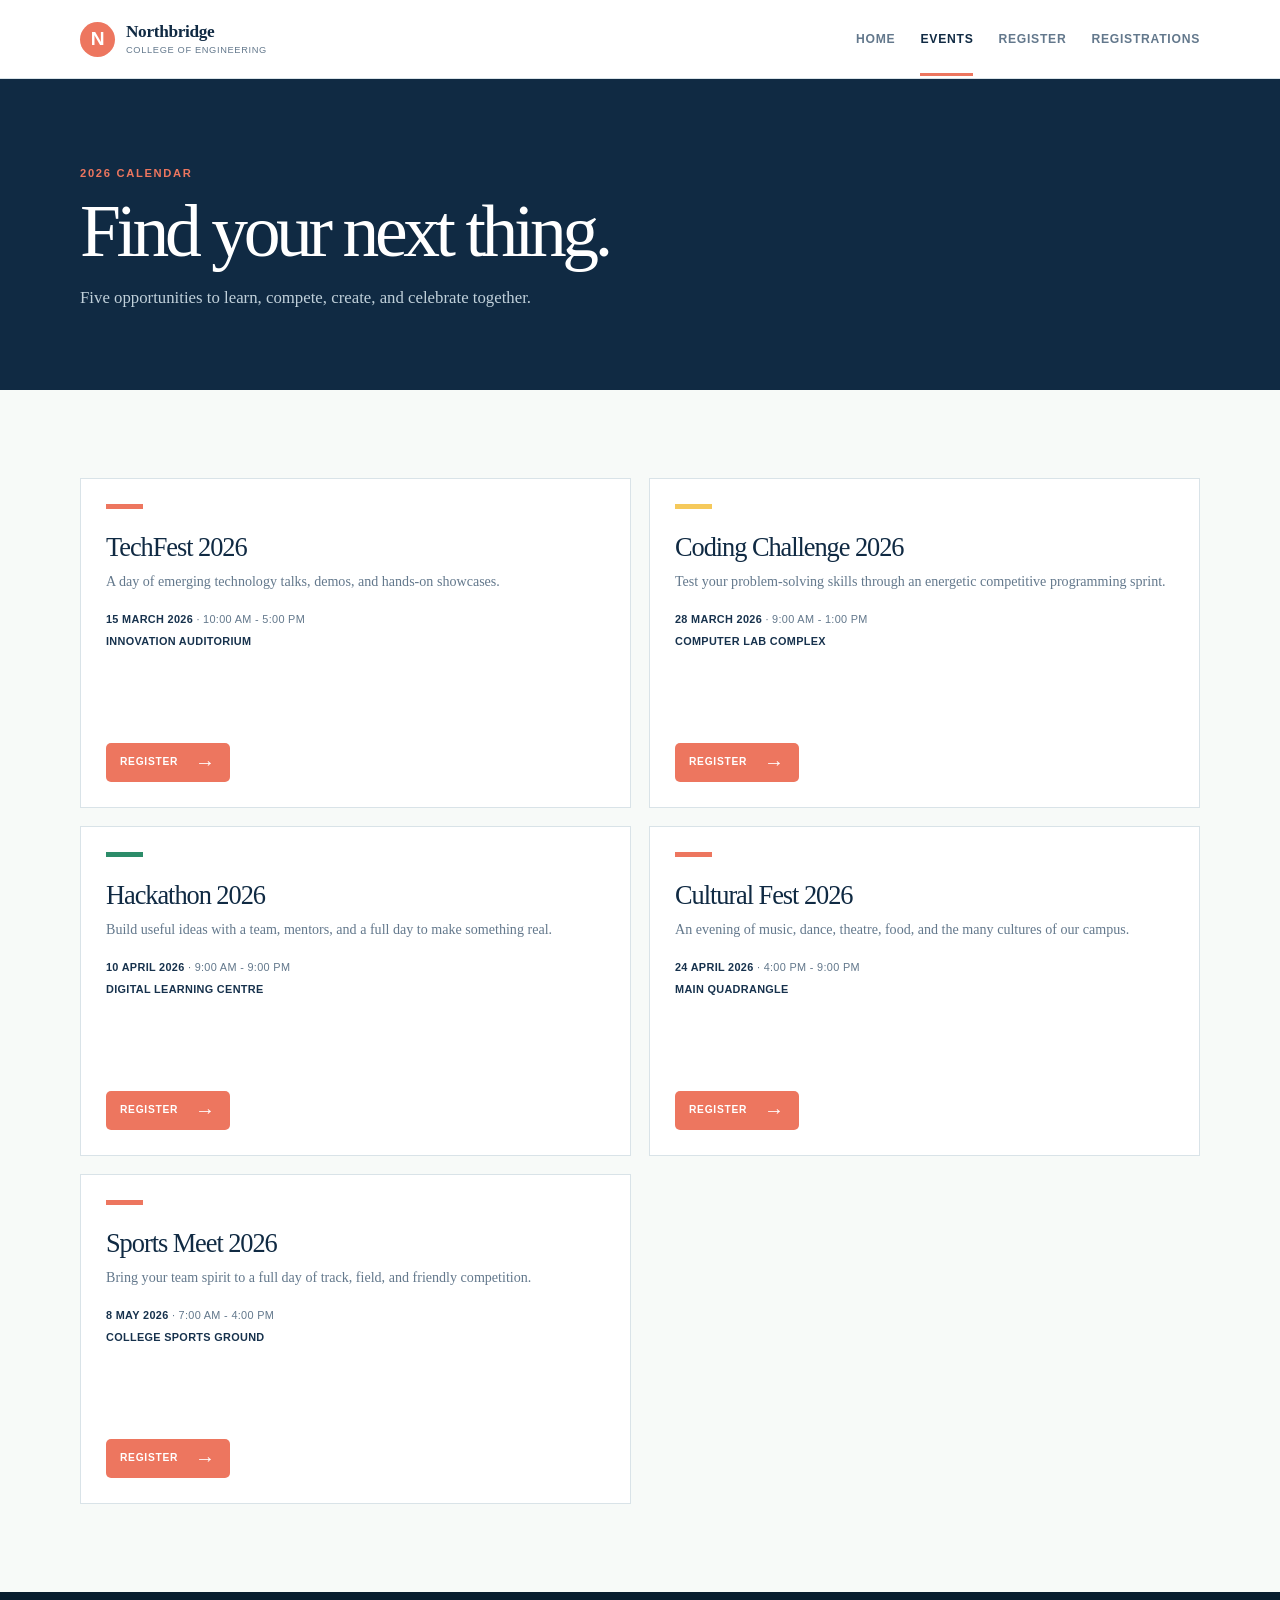
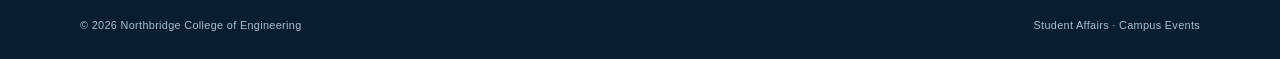
==== events.html @ a2375cfb "Create college event registration system" ====
<!DOCTYPE html>
<html lang="en">
<head>
  <meta charset="UTF-8">
  <meta name="viewport" content="width=device-width, initial-scale=1.0">
  <meta name="description" content="Browse upcoming events at Northbridge College of Engineering.">
  <title>Events | Northbridge College</title>
  <link rel="stylesheet" href="css/style.css">
</head>
<body>
  <header class="site-header"><div class="container nav-wrap"><a class="brand" href="index.html"><span class="brand-mark">N</span><span>Northbridge <small>College of Engineering</small></span></a><nav class="site-nav" aria-label="Main navigation"><a href="index.html">Home</a><a class="active" href="events.html">Events</a><a href="register.html">Register</a><a href="registrations.html">Registrations</a></nav></div></header>
  <main>
    <section class="page-banner"><div class="container"><p class="eyebrow">2026 calendar</p><h1>Find your next thing.</h1><p>Five opportunities to learn, compete, create, and celebrate together.</p></div></section>
    <section class="section-pad"><div class="container"><div id="all-events" class="event-grid event-grid-wide"></div></div></section>
  </main>
  <footer class="site-footer"><div class="container footer-wrap"><p>© 2026 Northbridge College of Engineering</p><p>Student Affairs · Campus Events</p></div></footer>
  <script src="js/events.js"></script>
</body>
</html>
---- css/style.css ----
:root {
  --navy: #102a43;
  --navy-deep: #081d2e;
  --ink: #17324d;
  --muted: #63788c;
  --line: #d9e3e8;
  --paper: #f7faf8;
  --white: #ffffff;
  --mint: #d9f3e5;
  --mint-deep: #2c8c69;
  --coral: #ed765f;
  --coral-dark: #c75443;
  --yellow: #f5c95b;
  --shadow: 0 16px 45px rgba(16, 42, 67, .09);
  --radius: 10px;
}
* { box-sizing: border-box; }
html { scroll-behavior: smooth; }
body { margin: 0; color: var(--ink); background: var(--paper); font-family: Georgia, 'Times New Roman', serif; line-height: 1.6; }
a { color: inherit; text-decoration: none; }
.container { width: min(1120px, calc(100% - 40px)); margin: 0 auto; }
.site-header { background: var(--white); border-bottom: 1px solid var(--line); }
.nav-wrap, .footer-wrap { display: flex; align-items: center; justify-content: space-between; gap: 24px; }
.nav-wrap { min-height: 78px; }
.brand { display: flex; align-items: center; gap: 11px; color: var(--navy); font-size: 1.08rem; font-weight: bold; letter-spacing: -.02em; line-height: 1.1; }
.brand small { display: block; margin-top: 4px; color: var(--muted); font-family: Arial, sans-serif; font-size: .58rem; font-weight: normal; letter-spacing: .07em; text-transform: uppercase; }
.brand-mark { display: grid; place-items: center; width: 35px; height: 35px; color: var(--white); background: var(--coral); border-radius: 50%; font-family: Arial, sans-serif; font-size: 1.2rem; }
.site-nav { display: flex; align-items: center; gap: 25px; font-family: Arial, sans-serif; font-size: .76rem; font-weight: bold; letter-spacing: .06em; text-transform: uppercase; }
.site-nav a { padding: 28px 0 24px; color: var(--muted); border-bottom: 3px solid transparent; }
.site-nav a:hover, .site-nav a.active { color: var(--navy); border-bottom-color: var(--coral); }
.hero { position: relative; overflow: hidden; color: var(--white); background: var(--navy); }
.hero::after { position: absolute; right: -100px; bottom: -170px; width: 560px; height: 560px; content: ''; border: 1px solid rgba(217, 243, 229, .2); border-radius: 50%; box-shadow: 0 0 0 35px rgba(217, 243, 229, .04), 0 0 0 70px rgba(217, 243, 229, .03); }
.hero-grid { position: relative; z-index: 1; display: grid; grid-template-columns: 1.15fr .85fr; gap: 90px; align-items: center; min-height: 510px; padding-top: 44px; padding-bottom: 54px; }
.eyebrow { margin: 0 0 12px; color: var(--coral); font-family: Arial, sans-serif; font-size: .7rem; font-weight: bold; letter-spacing: .15em; text-transform: uppercase; }
.hero h1, .page-banner h1 { max-width: 650px; margin: 0; font-size: clamp(3rem, 7vw, 5.4rem); font-weight: normal; letter-spacing: -.06em; line-height: .98; }
.hero h1 em { color: var(--yellow); font-style: normal; }
.hero-text { max-width: 540px; margin: 27px 0; color: #c0d0da; font-size: 1.1rem; }
.hero-actions { display: flex; align-items: center; gap: 26px; }
.button { display: inline-flex; align-items: center; justify-content: center; gap: 17px; min-height: 47px; padding: 0 21px; border: 0; border-radius: 5px; font-family: Arial, sans-serif; font-size: .73rem; font-weight: bold; letter-spacing: .07em; text-transform: uppercase; cursor: pointer; transition: transform .2s, background .2s; }
.button:hover { transform: translateY(-2px); }
.button-primary { color: var(--white); background: var(--coral); }
.button-primary:hover { background: var(--coral-dark); }
.button span { font-size: 1.25rem; font-weight: normal; line-height: 0; }
.button-full { width: 100%; margin-top: 12px; }
.text-link { color: inherit; font-family: Arial, sans-serif; font-size: .74rem; font-weight: bold; letter-spacing: .05em; text-transform: uppercase; }
.text-link:hover { color: var(--coral); }
.hero-card { justify-self: end; width: min(100%, 330px); padding: 29px; color: var(--ink); background: var(--mint); box-shadow: 20px 20px 0 var(--coral); }
.hero-card-top, .hero-card-foot { font-family: Arial, sans-serif; font-size: .67rem; font-weight: bold; letter-spacing: .1em; text-transform: uppercase; }
.status-dot { display: inline-block; width: 7px; height: 7px; margin-right: 6px; background: var(--mint-deep); border-radius: 50%; }
.hero-number { margin: 35px 0 0; color: var(--navy); font-size: 6rem; line-height: .9; letter-spacing: -.1em; }
.hero-card p { margin: 14px 0 35px; color: var(--muted); font-family: Arial, sans-serif; font-size: .85rem; line-height: 1.8; }
.hero-card strong { color: var(--ink); font-family: Georgia, serif; font-size: 1.15rem; font-weight: normal; line-height: 1.2; }
.hero-card-foot { display: flex; justify-content: space-between; padding-top: 15px; border-top: 1px solid rgba(16, 42, 67, .2); color: var(--mint-deep); }
.section-pad { padding: 88px 0; }
.intro { background: var(--white); }
.intro-grid { display: grid; grid-template-columns: 1fr 1fr; gap: 90px; align-items: end; }
h2 { margin: 0; color: var(--navy); font-size: clamp(2rem, 4vw, 3rem); font-weight: normal; letter-spacing: -.05em; line-height: 1.05; }
.intro-grid > p { margin: 0; color: var(--muted); font-size: 1.04rem; }
.section-heading { display: flex; align-items: end; justify-content: space-between; margin-bottom: 33px; }
.event-grid { display: grid; grid-template-columns: repeat(3, 1fr); gap: 18px; }
.event-card { display: flex; flex-direction: column; min-height: 320px; padding: 25px; background: var(--white); border: 1px solid var(--line); transition: transform .2s, box-shadow .2s; }
.event-card:hover { transform: translateY(-4px); box-shadow: var(--shadow); }
.event-card:nth-child(2) .event-accent { background: var(--yellow); }.event-card:nth-child(3) .event-accent { background: var(--mint-deep); }
.event-accent { width: 37px; height: 5px; margin-bottom: 25px; background: var(--coral); }
.event-card h3 { margin: 0 0 9px; color: var(--navy); font-size: 1.65rem; font-weight: normal; letter-spacing: -.04em; line-height: 1.05; }
.event-card p { margin: 0; color: var(--muted); font-size: .88rem; line-height: 1.5; }
.event-meta { display: grid; gap: 5px; margin: 19px 0; color: var(--ink); font-family: Arial, sans-serif; font-size: .68rem; font-weight: bold; letter-spacing: .03em; text-transform: uppercase; }
.event-meta span { color: var(--muted); font-weight: normal; text-transform: none; }
.event-card .button { align-self: flex-start; margin-top: auto; min-height: 39px; padding: 0 14px; font-size: .64rem; }
.events-section { background: var(--paper); }
.page-banner { padding: 86px 0 78px; color: var(--white); background: var(--navy); }.page-banner.compact { padding: 63px 0 56px; }.page-banner h1 { font-size: clamp(2.7rem, 6vw, 4.6rem); }.page-banner p:not(.eyebrow) { max-width: 560px; margin: 18px 0 0; color: #c0d0da; font-size: 1.05rem; }
.event-grid-wide { grid-template-columns: repeat(2, 1fr); }.event-grid-wide .event-card { min-height: 330px; }
.form-layout { display: grid; grid-template-columns: .75fr 1.25fr; gap: 90px; align-items: start; }.form-intro h2 { margin-bottom: 20px; }.form-intro > p:not(.eyebrow) { color: var(--muted); font-size: .98rem; }.mini-note { display: flex; gap: 13px; margin-top: 35px; padding: 17px; color: var(--muted); background: var(--mint); font-family: Arial, sans-serif; font-size: .76rem; line-height: 1.5; }.mini-note strong { color: var(--mint-deep); text-transform: uppercase; }
.registration-form { padding: 34px; background: var(--white); border: 1px solid var(--line); box-shadow: var(--shadow); }.form-row { display: grid; grid-template-columns: 1fr 1fr; gap: 18px; }.field { margin-bottom: 18px; }.field label { display: block; margin-bottom: 7px; color: var(--ink); font-family: Arial, sans-serif; font-size: .7rem; font-weight: bold; letter-spacing: .06em; text-transform: uppercase; }.field input, .field select, .search-box input { width: 100%; height: 47px; padding: 0 13px; color: var(--ink); background: var(--paper); border: 1px solid var(--line); border-radius: 4px; font: inherit; font-size: .9rem; outline: 0; }.field input:focus, .field select:focus, .search-box:focus-within { border-color: var(--mint-deep); box-shadow: 0 0 0 3px rgba(44, 140, 105, .12); }.field input.invalid, .field select.invalid { border-color: var(--coral); }.error-text { display: block; min-height: 17px; margin-top: 3px; color: var(--coral-dark); font-family: Arial, sans-serif; font-size: .7rem; }.form-message { display: none; margin-bottom: 22px; padding: 12px 15px; font-family: Arial, sans-serif; font-size: .8rem; }.form-message.success { display: block; color: #206c50; background: var(--mint); }.form-message.error { display: block; color: var(--coral-dark); background: #fff0ed; }
.stats-bar { display: flex; align-items: center; justify-content: space-between; padding: 25px 28px; background: var(--navy); color: var(--white); }.stat-label { display: block; margin-bottom: 4px; color: #a9bfcc; font-family: Arial, sans-serif; font-size: .68rem; letter-spacing: .1em; text-transform: uppercase; }.stats-bar strong { color: var(--yellow); font-size: 2.8rem; font-weight: normal; line-height: 1; }.toolbar { display: flex; align-items: center; justify-content: space-between; gap: 20px; margin: 35px 0 20px; }.search-box { display: flex; align-items: center; width: min(100%, 490px); background: var(--white); border: 1px solid var(--line); }.search-box span { padding-left: 14px; color: var(--muted); font-family: Arial, sans-serif; font-size: 1.3rem; }.search-box input { height: 45px; border: 0; background: transparent; }.result-count { color: var(--muted); font-family: Arial, sans-serif; font-size: .75rem; }.registrations-list { display: grid; gap: 10px; }.registration-item { display: grid; grid-template-columns: 1.1fr 1fr 1fr auto; gap: 22px; align-items: center; padding: 20px 23px; background: var(--white); border: 1px solid var(--line); }.registration-item h3 { margin: 0 0 3px; color: var(--navy); font-size: 1.12rem; font-weight: normal; }.registration-item p, .registration-item small { display: block; margin: 0; color: var(--muted); font-family: Arial, sans-serif; font-size: .7rem; }.registration-item small { color: var(--ink); font-weight: bold; text-transform: uppercase; }.delete-button { padding: 8px; color: var(--coral-dark); background: transparent; border: 0; font-family: Arial, sans-serif; font-size: .68rem; font-weight: bold; letter-spacing: .05em; text-transform: uppercase; cursor: pointer; }.delete-button:hover { color: var(--navy); }.empty-state { padding: 54px 20px; color: var(--muted); text-align: center; background: var(--white); border: 1px dashed var(--line); }.empty-state h3 { margin: 0 0 7px; color: var(--navy); font-size: 1.35rem; font-weight: normal; }
.site-footer { padding: 25px 0; color: #a9bfcc; background: var(--navy-deep); font-family: Arial, sans-serif; font-size: .68rem; letter-spacing: .03em; }.site-footer p { margin: 0; }
@media (max-width: 800px) { .hero-grid, .intro-grid, .form-layout { grid-template-columns: 1fr; gap: 42px; }.hero-grid { min-height: auto; padding-top: 85px; padding-bottom: 90px; }.hero-card { justify-self: start; }.event-grid, .event-grid-wide { grid-template-columns: repeat(2, 1fr); }.form-layout { gap: 35px; }.registration-item { grid-template-columns: 1fr 1fr; }.delete-button { justify-self: start; padding-left: 0; }.nav-wrap { align-items: flex-start; flex-direction: column; padding: 15px 0 0; }.site-nav { width: 100%; justify-content: space-between; gap: 10px; }.site-nav a { padding: 10px 0 14px; font-size: .65rem; } }
@media (max-width: 520px) { .container { width: min(100% - 28px, 1120px); }.hero h1 { font-size: 3.25rem; }.hero-text { font-size: 1rem; }.hero-actions { align-items: flex-start; flex-direction: column; gap: 18px; }.section-pad { padding: 60px 0; }.section-heading { align-items: flex-start; flex-direction: column; gap: 15px; }.event-grid, .event-grid-wide, .form-row { grid-template-columns: 1fr; }.registration-form { padding: 22px 18px; }.page-banner { padding: 62px 0 52px; }.stats-bar, .toolbar, .footer-wrap { align-items: flex-start; flex-direction: column; }.toolbar { gap: 12px; }.search-box { width: 100%; }.registration-item { grid-template-columns: 1fr; gap: 10px; }.registration-item .delete-button { justify-self: end; }.footer-wrap { gap: 8px; } }
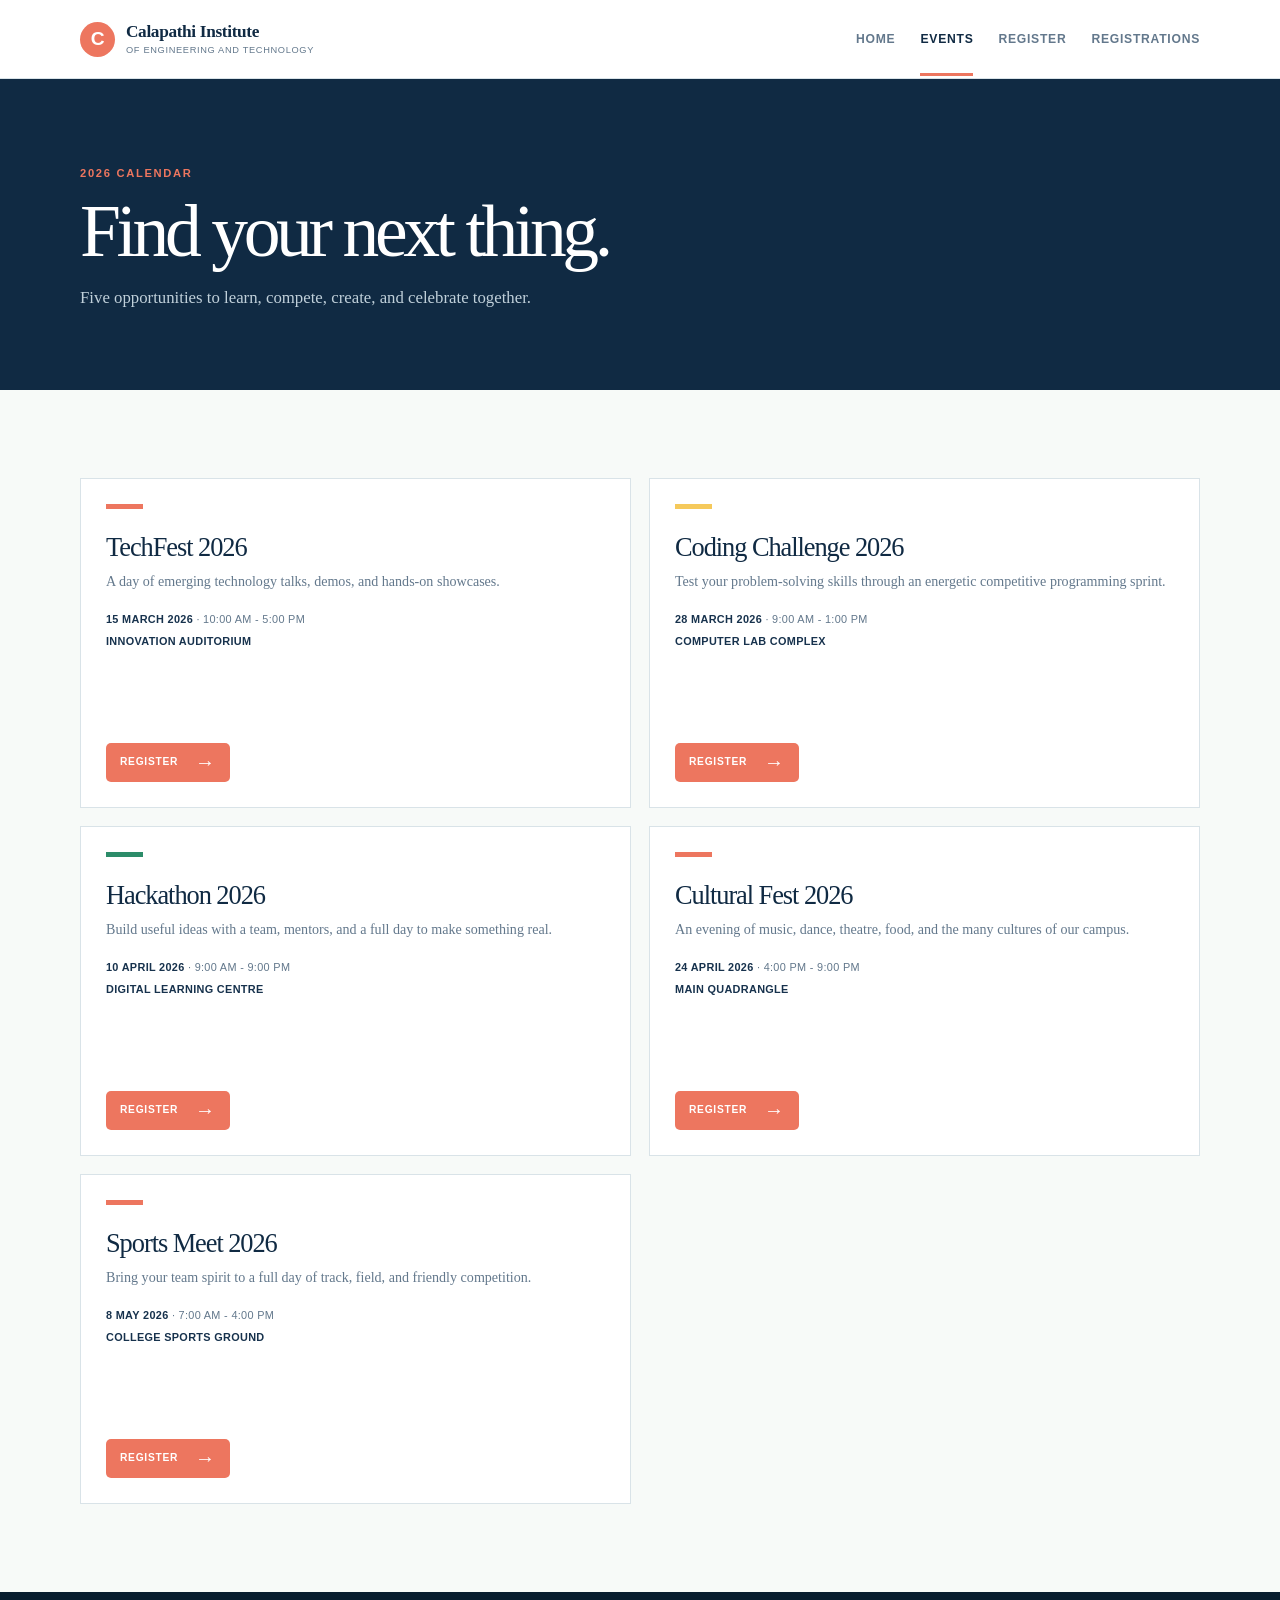
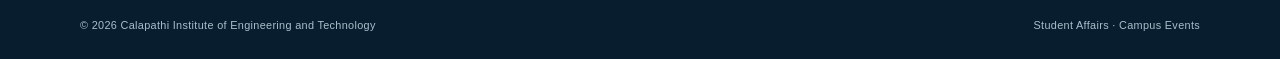
==== commit 7b43df2a: "Update college name to Calapathi Institute" ====
--- a/events.html
+++ b/events.html
@@ -3,17 +3,17 @@
 <head>
   <meta charset="UTF-8">
   <meta name="viewport" content="width=device-width, initial-scale=1.0">
-  <meta name="description" content="Browse upcoming events at Northbridge College of Engineering.">
-  <title>Events | Northbridge College</title>
+  <meta name="description" content="Browse upcoming events at Calapathi Institute of Engineering and Technology.">
+  <title>Events | Calapathi Institute of Engineering and Technology</title>
   <link rel="stylesheet" href="css/style.css">
 </head>
 <body>
-  <header class="site-header"><div class="container nav-wrap"><a class="brand" href="index.html"><span class="brand-mark">N</span><span>Northbridge <small>College of Engineering</small></span></a><nav class="site-nav" aria-label="Main navigation"><a href="index.html">Home</a><a class="active" href="events.html">Events</a><a href="register.html">Register</a><a href="registrations.html">Registrations</a></nav></div></header>
+  <header class="site-header"><div class="container nav-wrap"><a class="brand" href="index.html"><span class="brand-mark">C</span><span>Calapathi Institute <small>of Engineering and Technology</small></span></a><nav class="site-nav" aria-label="Main navigation"><a href="index.html">Home</a><a class="active" href="events.html">Events</a><a href="register.html">Register</a><a href="registrations.html">Registrations</a></nav></div></header>
   <main>
     <section class="page-banner"><div class="container"><p class="eyebrow">2026 calendar</p><h1>Find your next thing.</h1><p>Five opportunities to learn, compete, create, and celebrate together.</p></div></section>
     <section class="section-pad"><div class="container"><div id="all-events" class="event-grid event-grid-wide"></div></div></section>
   </main>
-  <footer class="site-footer"><div class="container footer-wrap"><p>© 2026 Northbridge College of Engineering</p><p>Student Affairs · Campus Events</p></div></footer>
+  <footer class="site-footer"><div class="container footer-wrap"><p>© 2026 Calapathi Institute of Engineering and Technology</p><p>Student Affairs · Campus Events</p></div></footer>
   <script src="js/events.js"></script>
 </body>
 </html>
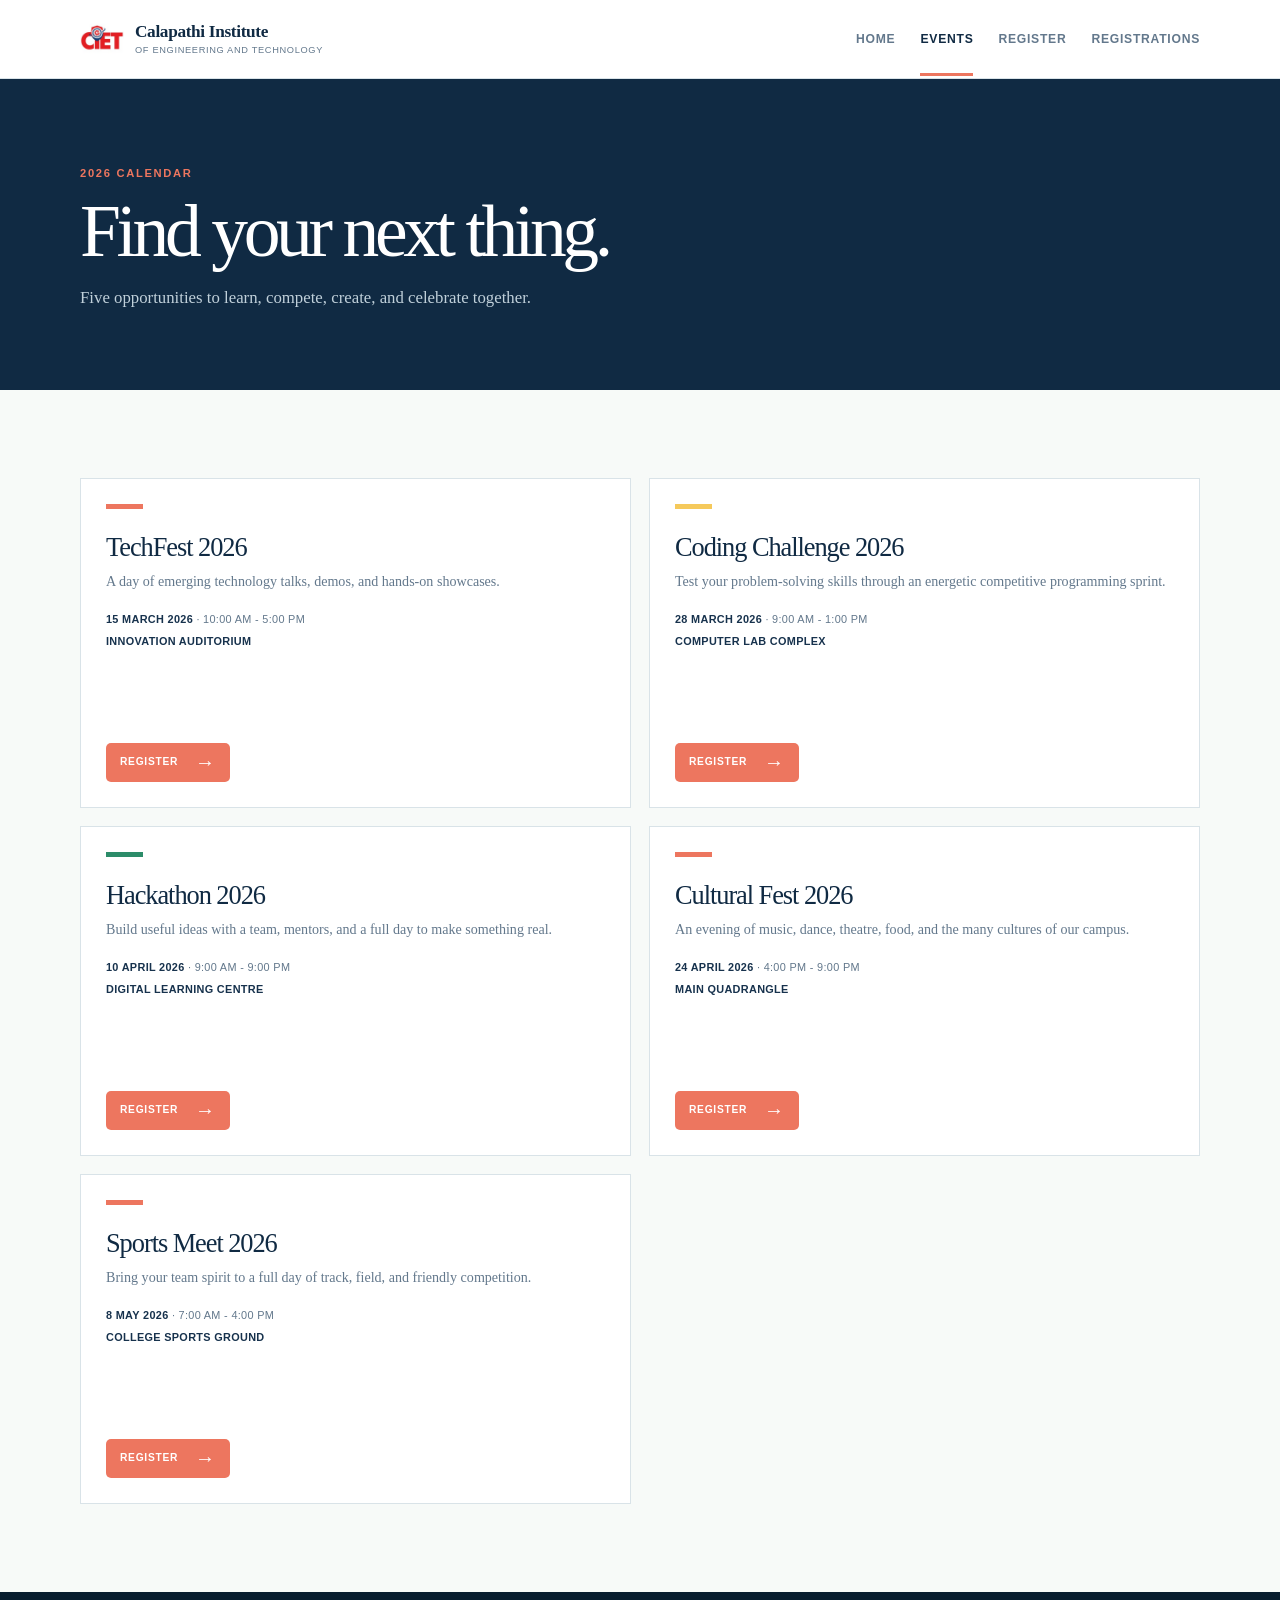
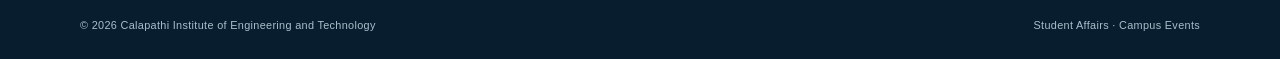
==== commit 336da685: "Add CIET institute logo" ====
--- a/events.html
+++ b/events.html
@@ -8,7 +8,7 @@
   <link rel="stylesheet" href="css/style.css">
 </head>
 <body>
-  <header class="site-header"><div class="container nav-wrap"><a class="brand" href="index.html"><span class="brand-mark">C</span><span>Calapathi Institute <small>of Engineering and Technology</small></span></a><nav class="site-nav" aria-label="Main navigation"><a href="index.html">Home</a><a class="active" href="events.html">Events</a><a href="register.html">Register</a><a href="registrations.html">Registrations</a></nav></div></header>
+  <header class="site-header"><div class="container nav-wrap"><a class="brand" href="index.html"><img class="brand-logo" src="images/ciet-logo.png" alt="Calapathi Institute of Engineering and Technology logo"><span>Calapathi Institute <small>of Engineering and Technology</small></span></a><nav class="site-nav" aria-label="Main navigation"><a href="index.html">Home</a><a class="active" href="events.html">Events</a><a href="register.html">Register</a><a href="registrations.html">Registrations</a></nav></div></header>
   <main>
     <section class="page-banner"><div class="container"><p class="eyebrow">2026 calendar</p><h1>Find your next thing.</h1><p>Five opportunities to learn, compete, create, and celebrate together.</p></div></section>
     <section class="section-pad"><div class="container"><div id="all-events" class="event-grid event-grid-wide"></div></div></section>
--- a/css/style.css
+++ b/css/style.css
@@ -24,7 +24,7 @@
 .nav-wrap { min-height: 78px; }
 .brand { display: flex; align-items: center; gap: 11px; color: var(--navy); font-size: 1.08rem; font-weight: bold; letter-spacing: -.02em; line-height: 1.1; }
 .brand small { display: block; margin-top: 4px; color: var(--muted); font-family: Arial, sans-serif; font-size: .58rem; font-weight: normal; letter-spacing: .07em; text-transform: uppercase; }
-.brand-mark { display: grid; place-items: center; width: 35px; height: 35px; color: var(--white); background: var(--coral); border-radius: 50%; font-family: Arial, sans-serif; font-size: 1.2rem; }
+.brand-logo { width: 44px; height: 44px; object-fit: contain; flex: 0 0 44px; }
 .site-nav { display: flex; align-items: center; gap: 25px; font-family: Arial, sans-serif; font-size: .76rem; font-weight: bold; letter-spacing: .06em; text-transform: uppercase; }
 .site-nav a { padding: 28px 0 24px; color: var(--muted); border-bottom: 3px solid transparent; }
 .site-nav a:hover, .site-nav a.active { color: var(--navy); border-bottom-color: var(--coral); }
